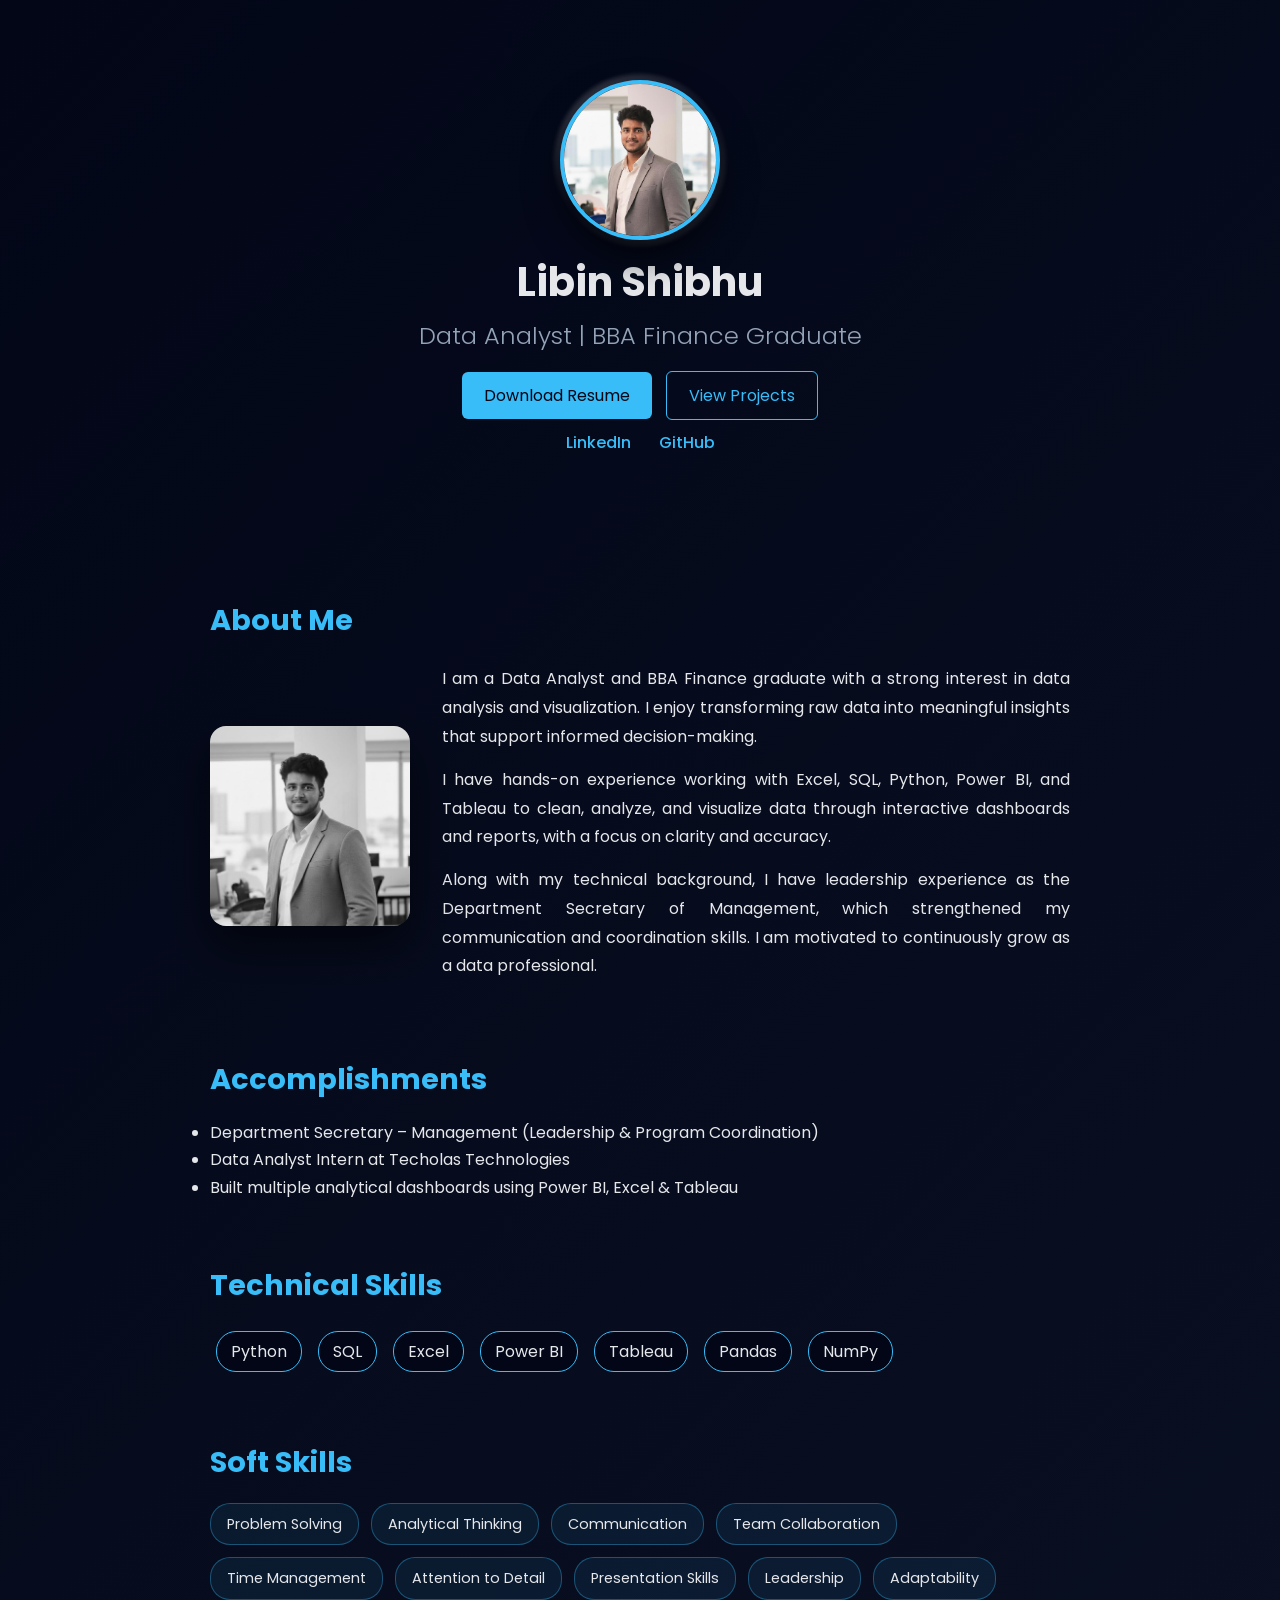
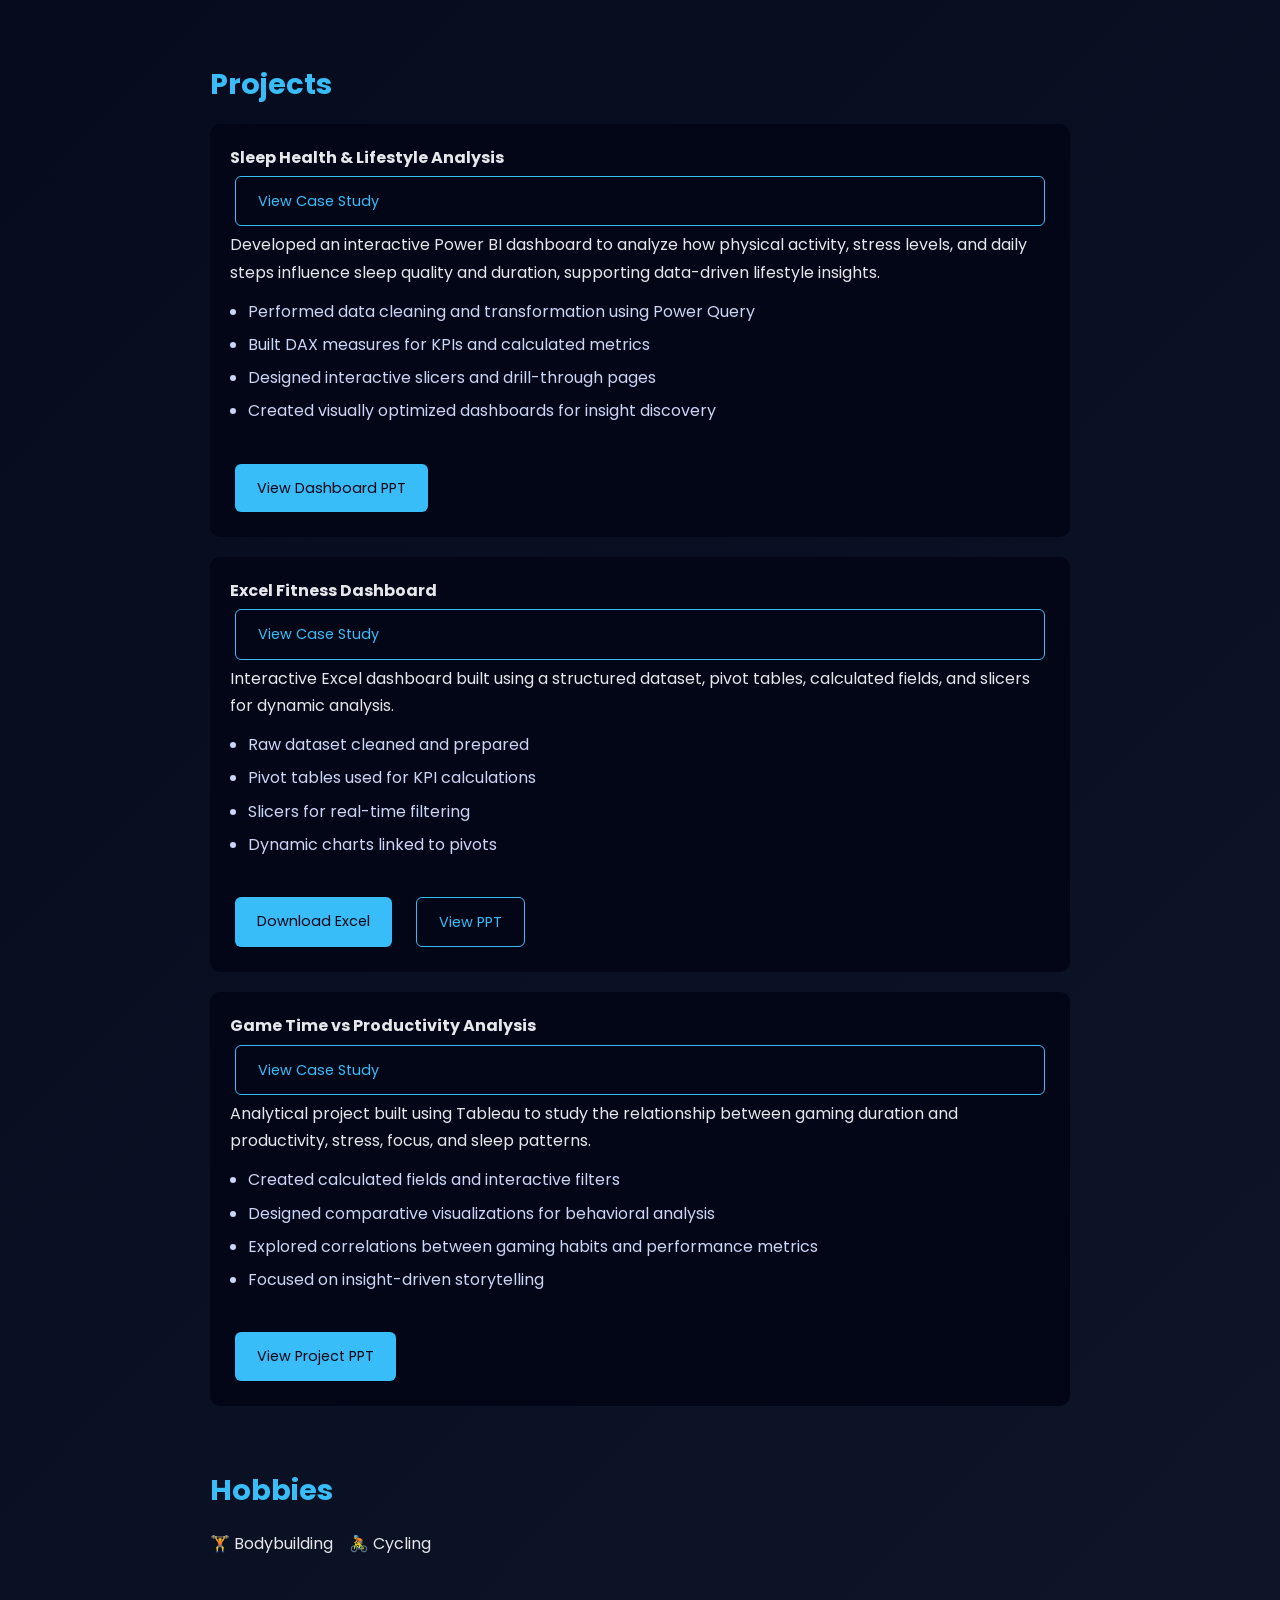
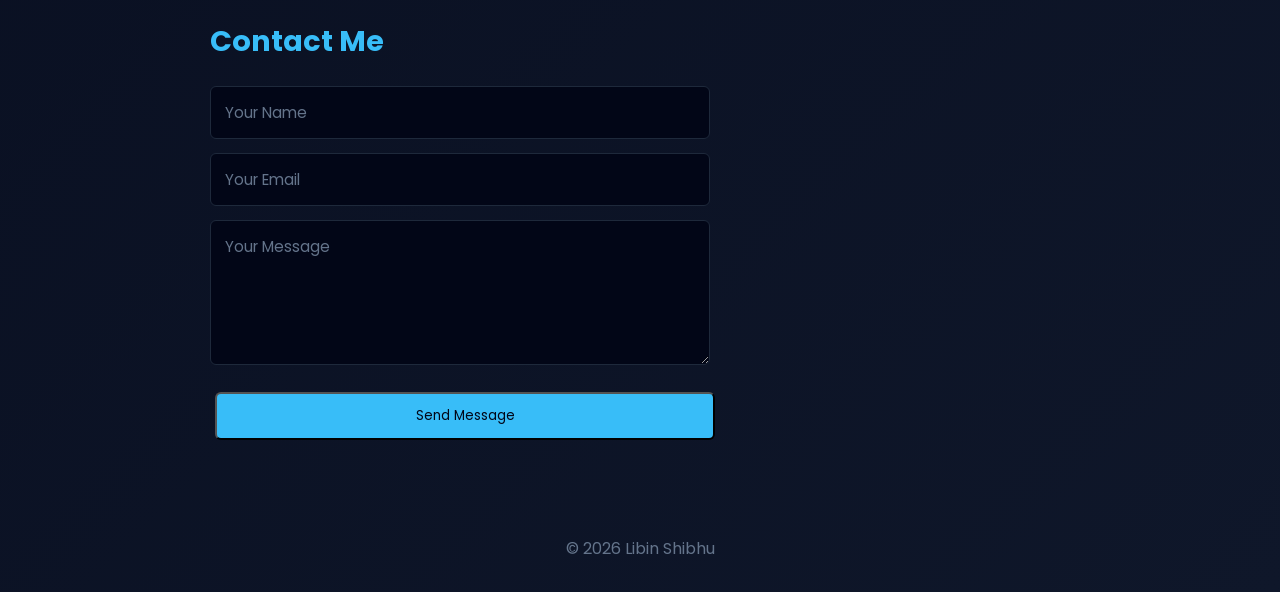
==== index.html @ 0819e4a5 "Add files via upload" ====
<!DOCTYPE html>
<html lang="en">
<head>
  <meta name="description" content="Libin Shibhu – Data Analyst skilled in Excel, SQL, Python, Power BI, and Tableau. Portfolio showcasing analytics projects and dashboards.">
  <meta name="keywords" content="Data Analyst, Excel, Power BI, Tableau, SQL, Python, Portfolio">
  <meta name="author" content="Libin Shibhu">

  <meta charset="UTF-8" />
  <meta name="viewport" content="width=device-width, initial-scale=1.0"/>
  <title>Libin Shibhu | Data Analyst</title>

  <link rel="icon" href="assets/favicon.png" type="image/png">
  <link rel="stylesheet" href="style.css" />
  <link rel="preconnect" href="https://fonts.googleapis.com">
  <link href="https://fonts.googleapis.com/css2?family=Poppins:wght@300;400;600&display=swap" rel="stylesheet">
</head>

<body>

<!-- HERO SECTION -->
<section class="hero">
  <div class="profile-3d" id="profile3d">
  <img src="assets/profile.jpg" alt="Libin Shibhu" class="profile-pic">
  <span class="profile-light"></span>
</div>



  <h1>Libin Shibhu</h1>
  <h2>Data Analyst | BBA Finance Graduate</h2>

  <div class="buttons">
    <a href="assets/resume.pdf" download class="btn">Download Resume</a>
    <a href="#projects" class="btn secondary">View Projects</a>
  </div>
  <div class="social-links">
    <a href="https://www.linkedin.com/in/libinshibhu" target="_blank">LinkedIn</a>
    <a href="https://github.com/Libinshibhu" target="_blank">GitHub</a>
  </div>
</section>

<!-- ABOUT -->
<section class="section about">
  <h3>About Me</h3>

  <div class="about-content">
    <div class="about-image">
      <img src="assets/profile.jpg" alt="Libin Shibhu">
    </div>

    <div class="about-text">
      <p>
        I am a Data Analyst and BBA Finance graduate with a strong interest in data
        analysis and visualization. I enjoy transforming raw data into meaningful
        insights that support informed decision-making.
      </p>

      <p>
        I have hands-on experience working with Excel, SQL, Python, Power BI, and
        Tableau to clean, analyze, and visualize data through interactive
        dashboards and reports, with a focus on clarity and accuracy.
      </p>

      <p>
        Along with my technical background, I have leadership experience as the
        Department Secretary of Management, which strengthened my communication
        and coordination skills. I am motivated to continuously grow as a data
        professional.
      </p>
    </div>
  </div>
</section>


<!-- ACCOMPLISHMENTS -->
<section class="section">
  <h3>Accomplishments</h3>
  <ul>
    <li>Department Secretary – Management (Leadership & Program Coordination)</li>
    <li>Data Analyst Intern at Techolas Technologies</li>
    <li>Built multiple analytical dashboards using Power BI, Excel & Tableau</li>
  </ul>
</section>

<!-- SKILLS -->
<section class="section">
  <h3>Technical Skills</h3>
  <div class="Technical skills">
    <span>Python</span>
    <span>SQL</span>
    <span>Excel</span>
    <span>Power BI</span>
    <span>Tableau</span>
    <span>Pandas</span>
    <span>NumPy</span>
  </div>
</section>
<section class="section">
  <h3>Soft Skills</h3>

  <div class="soft-skills">
    <span>Problem Solving</span>
    <span>Analytical Thinking</span>
    <span>Communication</span>
    <span>Team Collaboration</span>
    <span>Time Management</span>
    <span>Attention to Detail</span>
    <span>Presentation Skills</span>
    <span>Leadership</span>
    <span>Adaptability</span>
  </div>
</section>


<!-- PROJECTS -->
<section class="section" id="projects">
  <h3>Projects</h3>

  <div class="project-card">
  <h4>Sleep Health & Lifestyle Analysis</h4>

<a href="projects/powerbi_sleep.html" class="btn small secondary">
  View Case Study
</a>


  <p>
    Developed an interactive Power BI dashboard to analyze how
    physical activity, stress levels, and daily steps influence
    sleep quality and duration, supporting data-driven lifestyle insights.
  </p>

  <ul class="project-points">
    <li>Performed data cleaning and transformation using Power Query</li>
    <li>Built DAX measures for KPIs and calculated metrics</li>
    <li>Designed interactive slicers and drill-through pages</li>
    <li>Created visually optimized dashboards for insight discovery</li>
  </ul>

  <div class="project-buttons">
    <a href="assets/projects/sleep_health_dashboard.pptx"
       class="btn small"
       download>
       View Dashboard PPT
    </a>
  </div>
</div>


  <div class="project-card">
  <h4>Excel Fitness Dashboard</h4>
<a href="projects/excel_fitness.html" class="btn small secondary">
  View Case Study
</a>

  <p>
    Interactive Excel dashboard built using a structured dataset,
    pivot tables, calculated fields, and slicers for dynamic analysis.
  </p>

  <ul class="project-points">
    <li>Raw dataset cleaned and prepared</li>
    <li>Pivot tables used for KPI calculations</li>
    <li>Slicers for real-time filtering</li>
    <li>Dynamic charts linked to pivots</li>
  </ul>

  <div class="project-buttons">
    <a href="assets/projects/excel_fitness_analysis.xlsx"
       class="btn small"
       download>
       Download Excel
    </a>

    <a href="assets/projects/excel_fitness_analysis.pptx"
       class="btn small secondary"
       download>
       View PPT
    </a>
  </div>
</div>


  <div class="project-card">
  <h4>Game Time vs Productivity Analysis</h4>
<a href="projects/web_gaming.html" class="btn small secondary">
  View Case Study
</a>

  <p>
    Analytical project built using Tableau to study the relationship
    between gaming duration and productivity, stress, focus, and sleep patterns.
  </p>

  <ul class="project-points">
    <li>Created calculated fields and interactive filters</li>
    <li>Designed comparative visualizations for behavioral analysis</li>
    <li>Explored correlations between gaming habits and performance metrics</li>
    <li>Focused on insight-driven storytelling</li>
  </ul>

  <div class="project-buttons">
    <a href="assets/projects/game_time_productivity.pptx"
       class="btn small"
       download>
       View Project PPT
    </a>
  </div>
</div>
</section>

<!-- HOBBIES -->
<section class="section">
  <h3>Hobbies</h3>
  <p>🏋️ Bodybuilding &nbsp;&nbsp; 🚴 Cycling</p>
</section>

<!-- CONTACT -->
<section class="section" id="contact">
  <h3>Contact Me</h3>

  <form class="contact-form" 
        action="https://formspree.io/f/xpqjzjvn" 
        method="POST"
        onsubmit="showSuccess()">


    <input type="text" name="name" placeholder="Your Name" required>

    <input type="email" name="email" placeholder="Your Email" required>

    <textarea name="message" rows="5" placeholder="Your Message" required></textarea>

    <button type="submit" class="btn">Send Message</button>
  </form>
</section>


<!-- FOOTER -->
<footer>
  <p>© 2026 Libin Shibhu</p>
</footer>

<script src="script.js"></script>
</body>
</html>
---- style.css ----
* {
  margin: 0;
  padding: 0;
  box-sizing: border-box;
  font-family: 'Poppins', sans-serif;
}

body {
  background: linear-gradient(
    -45deg,
    #020617,
    #020617,
    #020617,
    #0f172a,
    #020617
  );
  background-size: 400% 400%;
  animation: gradientFlow 18s ease infinite;

  color: #e5e7eb;
  line-height: 1.7;
}


.hero {
  text-align: center;
  padding: 80px 20px;
}




h1 {
  font-size: 2.5rem;
}

h2 {
  font-weight: 300;
  color: #94a3b8;
}

.buttons {
  margin-top: 25px;
}

.btn {
  padding: 12px 22px;
  background: #38bdf8;
  color: #020617;
  text-decoration: none;
  border-radius: 6px;
  margin: 5px;
  transition: transform 0.3s, box-shadow 0.3s;
}

.btn:hover {
  transform: translateY(-3px);
  box-shadow: 0 10px 20px rgba(56,189,248,0.3);
}

.secondary {
  background: transparent;
  border: 1px solid #38bdf8;
  color: #38bdf8;
}

.section {
  max-width: 900px;
  margin: 60px auto;
  padding: 0 20px;
  animation: slideUp 1s ease;
}

.section h3 {
  font-size: 1.8rem;
  margin-bottom: 15px;
  color: #38bdf8;
}

.skills span {
  display: inline-block;
  background: #020617;
  border: 1px solid #38bdf8;
  padding: 6px 14px;
  border-radius: 20px;
  margin: 6px;
}

.project-card {
  background: #020617;
  padding: 20px;
  border-radius: 10px;
  margin-bottom: 20px;
  transition: transform 0.3s;
}
.project-actions {
  margin-top: 24px;   /* distance from description */
}

.project-card {
  opacity: 0;
  transform: translateY(30px);
}

.project-card.show {
  opacity: 1;
  transform: translateY(0);
  transition:
    opacity 0.6s ease,
    transform 0.6s ease;
}


.project-card {
  display: flex;
  flex-direction: column;
}

.project-actions {
  margin-top: 20px;
}


.project-card:hover {
  transform: scale(1.02);
}

.small {
  font-size: 0.9rem;
}

footer {
  text-align: center;
  padding: 30px;
  color: #64748b;
}

@keyframes fadeIn {
  from { opacity: 0; transform: scale(0.9); }
  to { opacity: 1; transform: scale(1); }
}

@keyframes slideUp {
  from { opacity: 0; transform: translateY(40px); }
  to { opacity: 1; transform: translateY(0); }
}

.project-card {
  transition:
    transform 0.35s ease,
    box-shadow 0.35s ease;
}

.project-card:hover {
  transform: translateY(-6px);
  box-shadow:
    0 10px 30px rgba(0, 0, 0, 0.45),
    0 0 28px rgba(56, 189, 248, 0.18);
}

.social-links {
  margin-top: 20px;
}

.social-links a {
  color: #38bdf8;
  text-decoration: none;
  margin: 0 12px;
  font-weight: 500;
  transition: color 0.3s ease, text-shadow 0.3s ease;
}

.social-links a:hover {
  color: #7dd3fc;
  text-shadow: 0 0 8px rgba(56, 189, 248, 0.6);
}

.contact-form {
  max-width: 500px;
  margin-top: 20px;
}

.contact-form input,
.contact-form textarea {
  width: 100%;
  padding: 14px;
  margin-bottom: 14px;
  background: #020617;
  border: 1px solid #1e293b;
  border-radius: 6px;
  color: #e5e7eb;
  font-size: 0.95rem;
}

.contact-form input::placeholder,
.contact-form textarea::placeholder {
  color: #64748b;
}

.contact-form input:focus,
.contact-form textarea:focus {
  outline: none;
  border-color: #38bdf8;
  box-shadow: 0 0 8px rgba(56, 189, 248, 0.4);
}

.contact-form button {
  width: 100%;
  cursor: pointer;
}

#contact {
  opacity: 0;
  transform: translateY(30px);
  transition: opacity 0.6s ease, transform 0.6s ease;
}

#contact.show {
  opacity: 1;
  transform: translateY(0);
}

.project-buttons {
  margin-top: 18px;
  display: flex;
  gap: 14px;
  flex-wrap: wrap;
}

/* Power BI project – reframed (minimal styles) */

.project-points {
  margin: 12px 0;
  padding-left: 18px;
}

.project-points li {
  margin-bottom: 6px;
  color: #cbd5f5;
}

.project-buttons {
  margin-top: 16px;
}

iframe {
  margin-top: 16px;
  border-radius: 8px;
  border: 1px solid #1e293b;
}

/* About Me text formatting */

.about p {
  text-align: justify;
  line-height: 1.8;
  margin-bottom: 16px;
  max-width: 900px;
}

.profile-3d {
  perspective: 1000px;
  display: inline-block;
}

.profile-3d {
  position: relative;
  width: 160px;
  height: 160px;
  margin: auto;
  perspective: 1000px;
}
.profile-3d {
  animation: floatIdle 6s ease-in-out infinite;
}


.profile-pic {
  width: 100%;
  height: 100%;
  border-radius: 50%;
  object-fit: cover;

  border: 4px solid #38bdf8;

  transform-style: preserve-3d;
  transition: box-shadow 0.2s ease;

  box-shadow:
    0 18px 35px rgba(0, 0, 0, 0.6);
}

/* Light reflection */
.profile-light {
  position: absolute;
  inset: 0;
  border-radius: 50%;
  pointer-events: none;
  background: radial-gradient(
    circle at 30% 30%,
    rgba(255,255,255,0.35),
    rgba(255,255,255,0.05),
    transparent 60%
  );
  mix-blend-mode: overlay;
  opacity: 0;
  transition: opacity 0.2s ease;
}
/* Glass ring */
.profile-3d::before {
  content: "";
  position: absolute;
  inset: -6px;
  border-radius: 50%;

  background: linear-gradient(
    145deg,
    rgba(255, 255, 255, 0.35),
    rgba(255, 255, 255, 0.05),
    rgba(255, 255, 255, 0.25)
  );

  filter: blur(2px);
  opacity: 0.65;

  transform: translateZ(-1px);
  pointer-events: none;
}
@keyframes floatIdle {
  0% {
    transform: translateY(0px);
  }
  50% {
    transform: translateY(-6px);
  }
  100% {
    transform: translateY(0px);
  }
}

.about-content {
  display: flex;
  gap: 32px;
  align-items: center;
  margin-top: 20px;
}

.about-image img {
  width: 180px;
  height: 180px;
  border-radius: 14px;
  object-fit: cover;
  box-shadow: 0 18px 40px rgba(0, 0, 0, 0.5);
}

.about-text p {
  text-align: justify;
  line-height: 1.8;
  margin-bottom: 14px;
  color: #e5e7eb;
}
@media (max-width: 768px) {
  .about-content {
    flex-direction: column;
    text-align: center;
  }

  .about-text p {
    text-align: justify;
  }
}
.about-image img {
  width: 200px;
  height: 200px;
  border-radius: 16px;
  object-fit: cover;

  /* Black & white by default */
  filter: grayscale(100%) contrast(1.05) brightness(0.95);

  box-shadow: 0 20px 45px rgba(0, 0, 0, 0.55);

  transition:
    filter 0.4s ease,
    transform 0.4s ease;
}

/* Color on hover */
.about-image img:hover {
  filter: grayscale(0%) contrast(1) brightness(1);
  transform: scale(1.04);
}
/* Color state for mobile tap */
.about-image img.color {
  filter: grayscale(0%) contrast(1) brightness(1);
  transform: scale(1.04);
}
.soft-skills {
  display: flex;
  flex-wrap: wrap;
  gap: 12px;
  margin-top: 16px;
}

.soft-skills span {
  padding: 8px 16px;
  border-radius: 20px;
  font-size: 0.9rem;
  color: #e5e7eb;

  background: rgba(56, 189, 248, 0.08);
  border: 1px solid rgba(56, 189, 248, 0.35);

  transition: background 0.3s ease, transform 0.3s ease;
}

.soft-skills span:hover {
  background: rgba(56, 189, 248, 0.18);
  transform: translateY(-2px);
}
.soft-skills span {
  opacity: 0;
  transform: translateY(20px);
  transition: opacity 0.5s ease, transform 0.5s ease;
}

.soft-skills span.show {
  opacity: 1;
  transform: translateY(0);
}
@keyframes gradientFlow {
  0% {
    background-position: 0% 50%;
  }
  50% {
    background-position: 100% 50%;
  }
  100% {
    background-position: 0% 50%;
  }
}
.case-study {
  max-width: 900px;
  margin: auto;
}

.case-study h1 {
  margin-bottom: 6px;
}

.case-subtitle {
  color: #94a3b8;
  margin-bottom: 24px;
}

.case-study h3 {
  margin-top: 28px;
  margin-bottom: 8px;
  color: #7dd3fc;
}

.case-study p,
.case-study li {
  line-height: 1.8;
  color: #e5e7eb;
}

.back-link {
  display: inline-block;
  margin-bottom: 20px;
  color: #38bdf8;
  text-decoration: none;
}
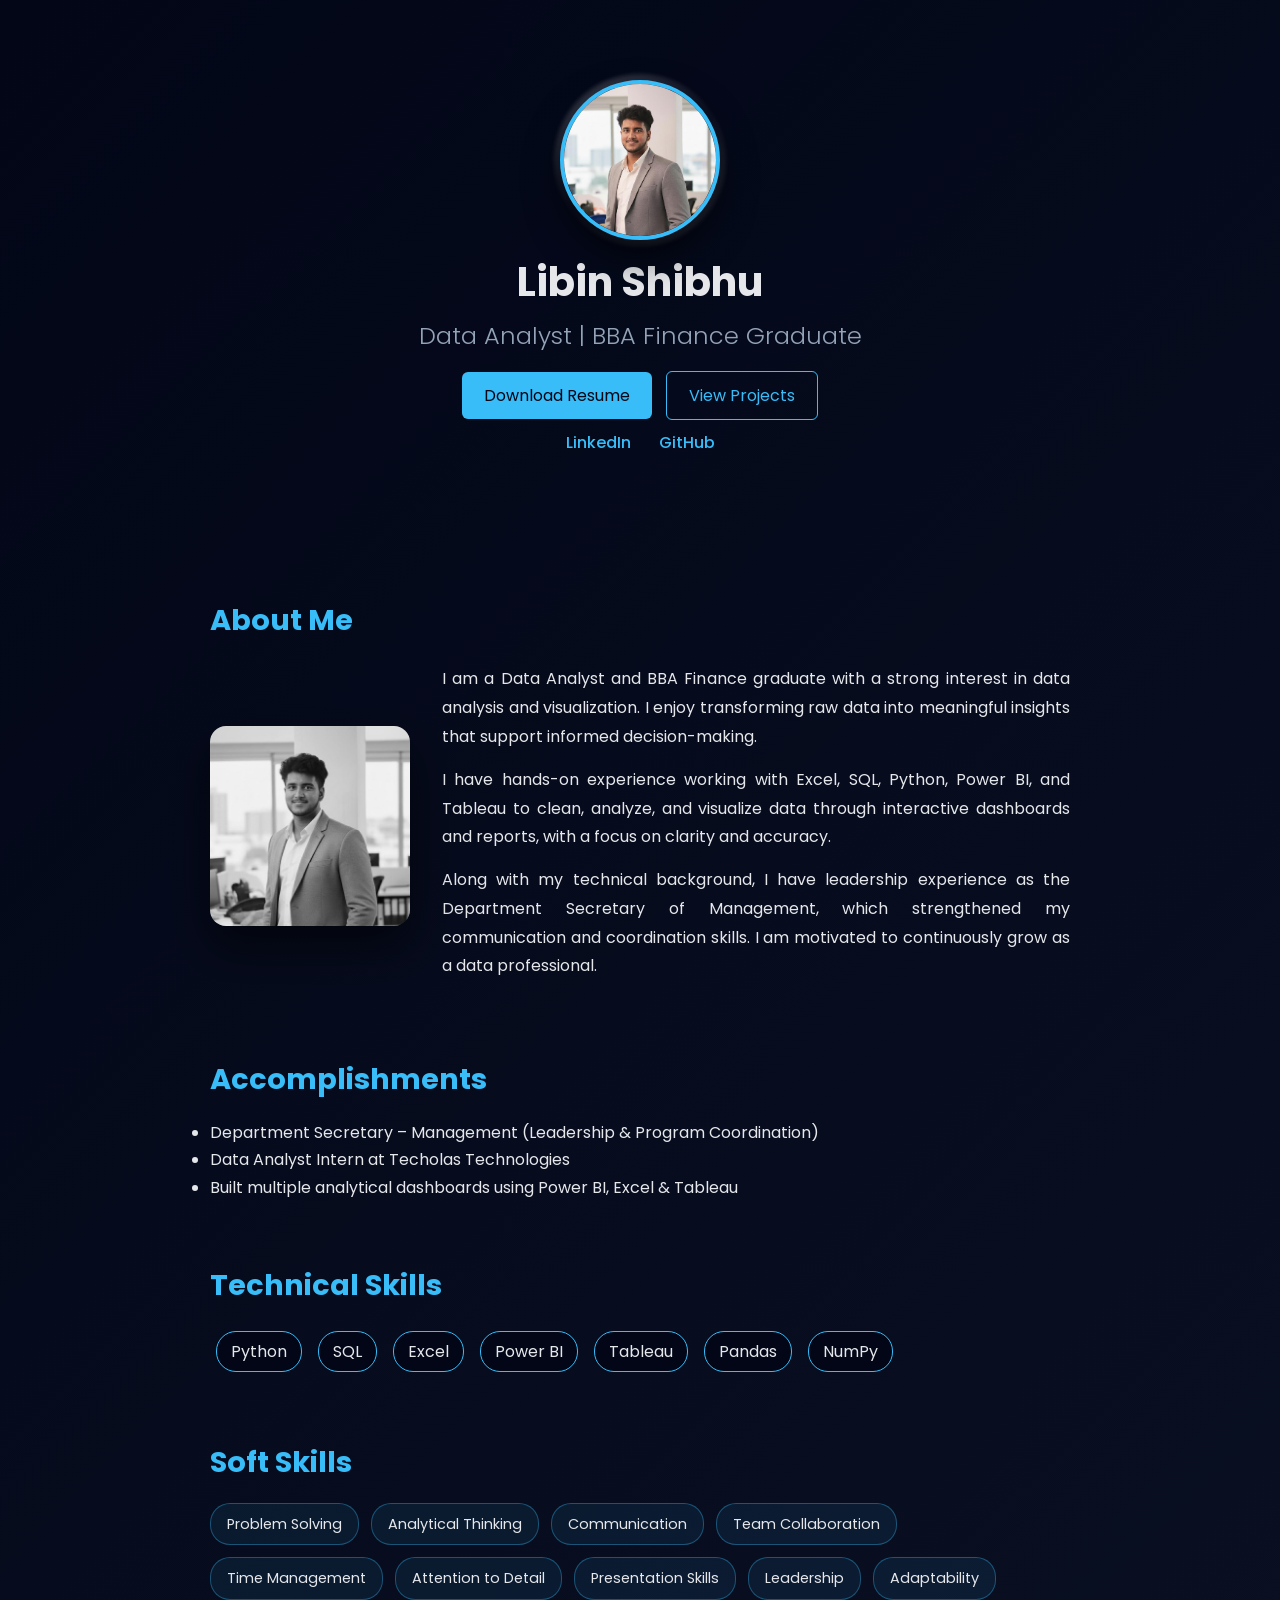
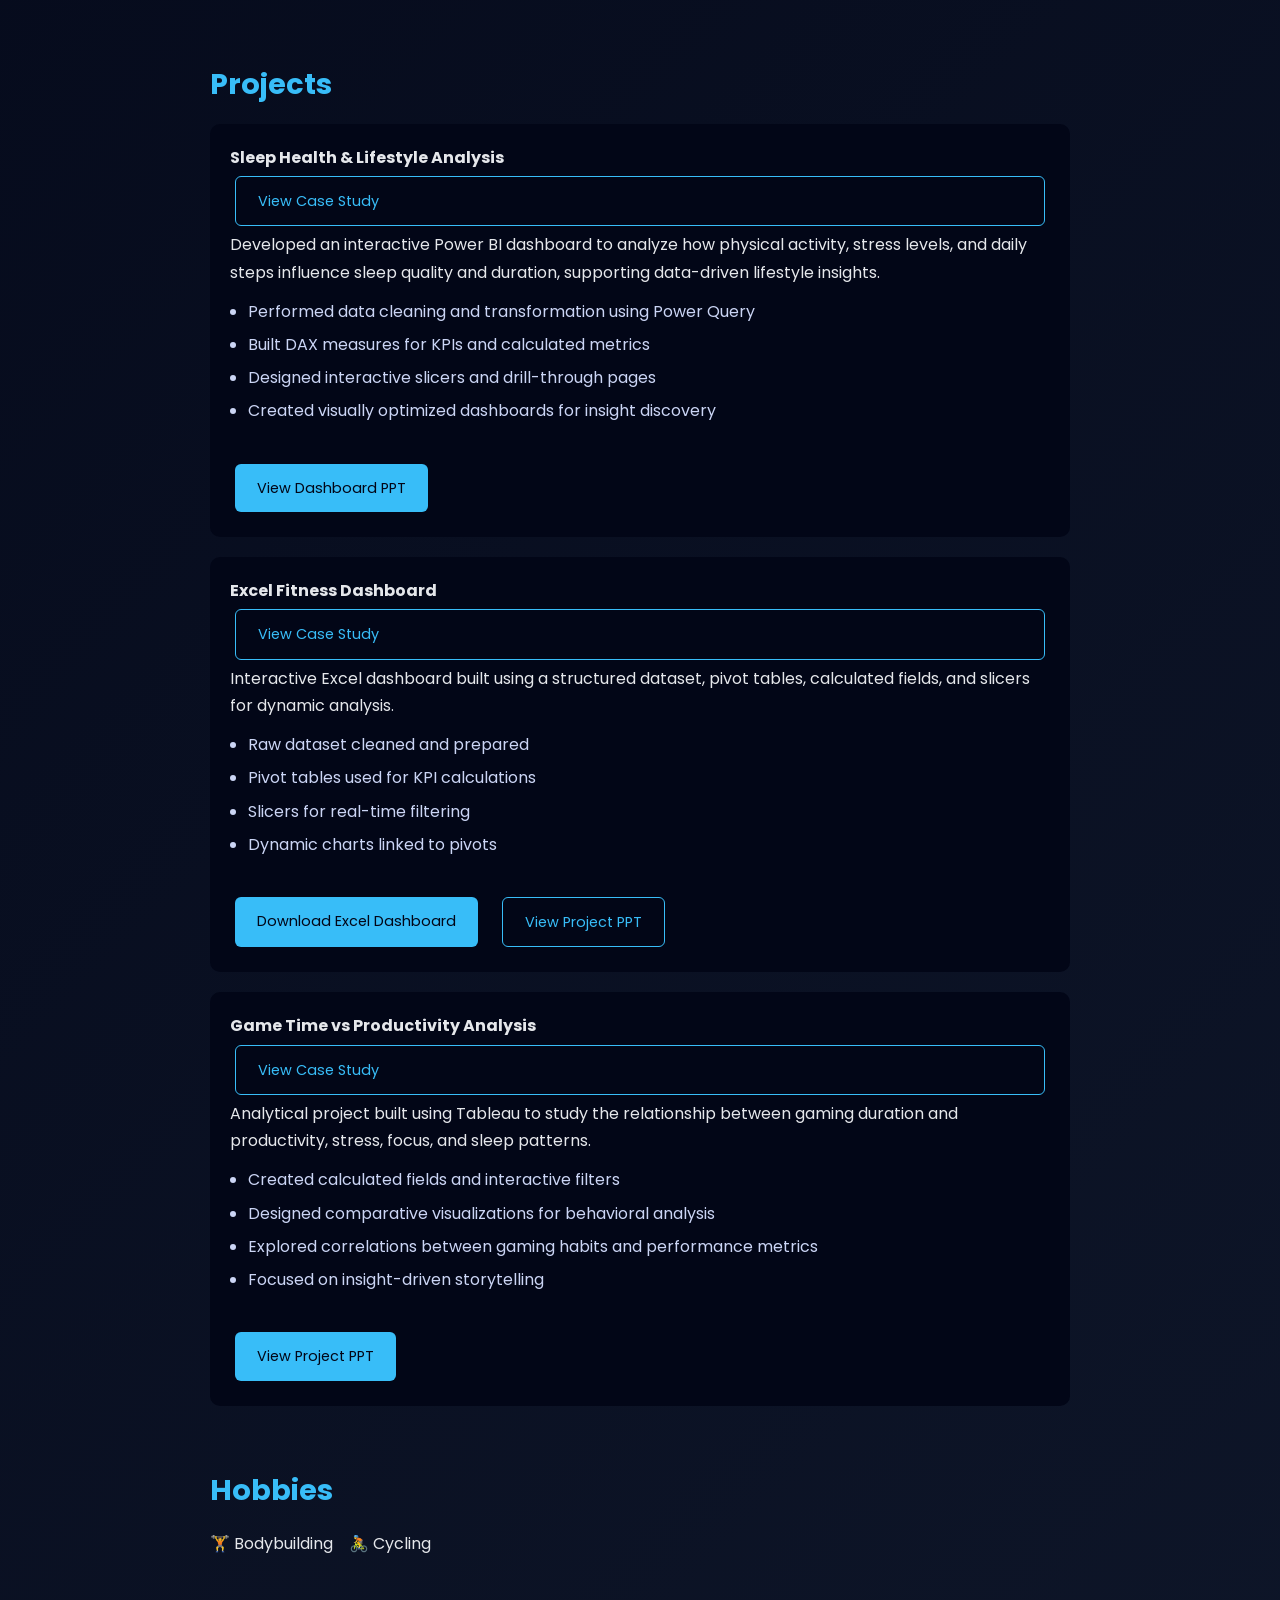
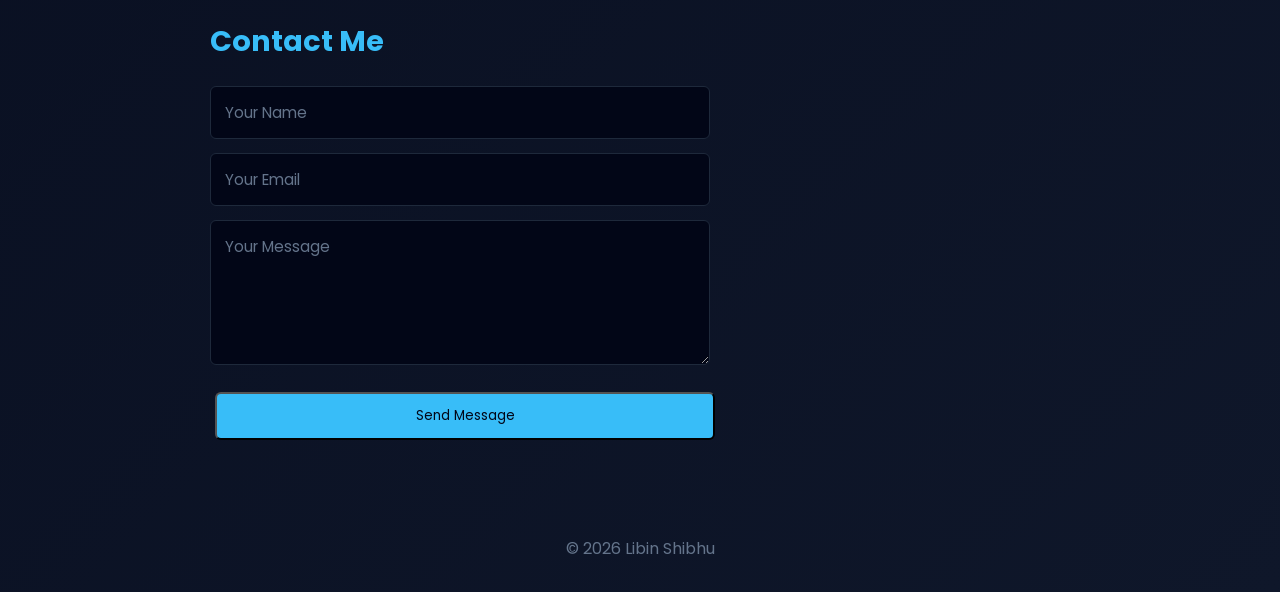
==== commit cbc9b291: "Add files via upload" ====
--- a/index.html
+++ b/index.html
@@ -138,12 +138,12 @@
   </ul>
 
   <div class="project-buttons">
-    <a href="assets/projects/sleep_health_dashboard.pptx"
-       class="btn small"
-       download>
-       View Dashboard PPT
-    </a>
-  </div>
+  <a href="assets/projects/sleep_health_dashboard.pptx"
+     class="btn small"
+     download>
+    View Dashboard PPT
+  </a>
+</div>
 </div>
 
 
@@ -166,18 +166,18 @@
   </ul>
 
   <div class="project-buttons">
-    <a href="assets/projects/excel_fitness_analysis.xlsx"
-       class="btn small"
-       download>
-       Download Excel
-    </a>
-
-    <a href="assets/projects/excel_fitness_analysis.pptx"
-       class="btn small secondary"
-       download>
-       View PPT
-    </a>
-  </div>
+  <a href="assets/projects/excel_fitness_analysis.xlsx"
+     class="btn small"
+     download>
+    Download Excel Dashboard
+  </a>
+
+  <a href="assets/projects/excel_fitness_analysis.pptx"
+     class="btn small secondary"
+     download>
+    View Project PPT
+  </a>
+</div>
 </div>
 
 
@@ -200,12 +200,12 @@
   </ul>
 
   <div class="project-buttons">
-    <a href="assets/projects/game_time_productivity.pptx"
-       class="btn small"
-       download>
-       View Project PPT
-    </a>
-  </div>
+  <a href="assets/projects/game_time_productivity.pptx"
+     class="btn small"
+     download>
+    View Project PPT
+  </a>
+</div>
 </div>
 </section>
 
